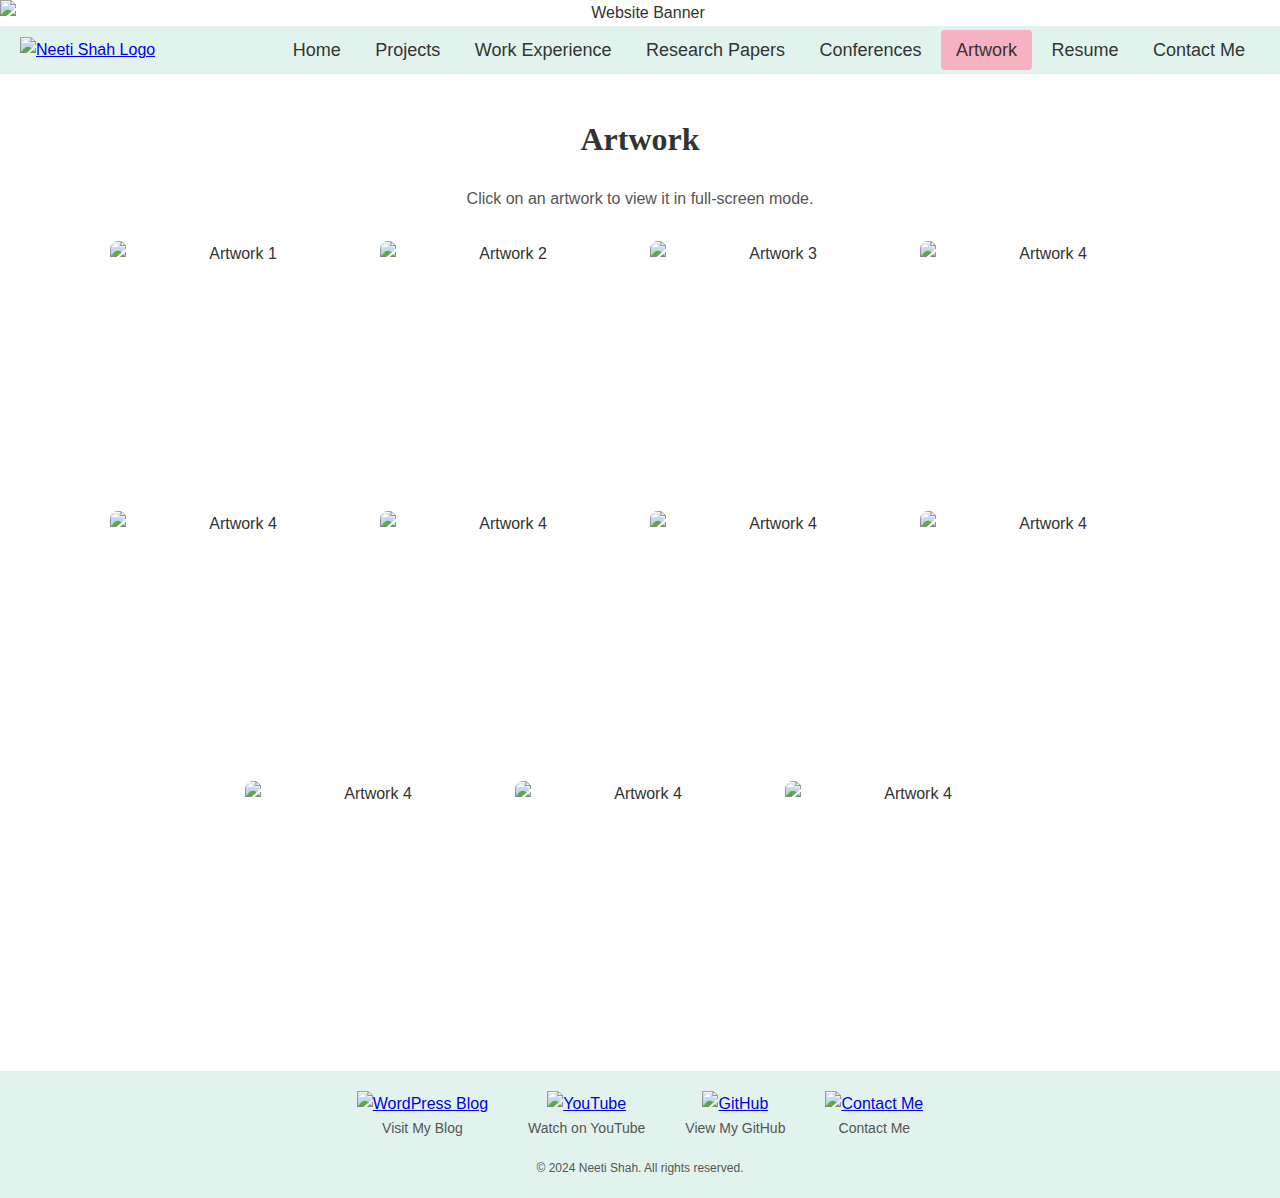
==== artwork.html @ 43ab8bb3 "Add files via upload" ====
<!DOCTYPE html>
<html lang="en">
<head>
  <meta charset="UTF-8">
  <meta name="viewport" content="width=device-width, initial-scale=1.0">
  <title>Artwork | Neeti Shah</title>
  <link rel="stylesheet" href="styles.css">
</head>
<body>
  <!-- Banner -->
  <div class="banner">
    <img src="images/banner.png" alt="Website Banner">
  </div>

  <!-- Header -->
  <header class="header">
    <a href="index.html" class="logo">
      <img src="images/logo.png" alt="Neeti Shah Logo">
    </a>
    <nav>
      <a href="index.html">Home</a>
      <a href="projects.html">Projects</a>
      <a href="work.html">Work Experience</a>
      <a href="research.html">Research Papers</a>
      <a href="conferences.html">Conferences</a>
      <a href="artwork.html" class="active">Artwork</a>
      <a href="resume.html">Resume</a>
      <a href="contact.html">Contact Me</a>
    </nav>
  </header>

  <!-- Artwork Section -->
  <section class="artwork-section">
    <h1>Artwork</h1>
    <p>Click on an artwork to view it in full-screen mode.</p>

    <!-- Artwork Gallery -->
    <div class="artwork-gallery">
      <img src="images/art1.jpeg" alt="Artwork 1" class="artwork-img" onclick="openLightbox(0)">
      <img src="images/art2.jpeg" alt="Artwork 2" class="artwork-img" onclick="openLightbox(1)">
      <img src="images/art3.jpeg" alt="Artwork 3" class="artwork-img" onclick="openLightbox(2)">
      <img src="images/art4.jpeg" alt="Artwork 4" class="artwork-img" onclick="openLightbox(3)">
      <img src="images/art5.jpeg" alt="Artwork 4" class="artwork-img" onclick="openLightbox(4)">
      <img src="images/art6.jpeg" alt="Artwork 4" class="artwork-img" onclick="openLightbox(5)">
      <img src="images/art7.jpeg" alt="Artwork 4" class="artwork-img" onclick="openLightbox(6)">
      <img src="images/art8.jpeg" alt="Artwork 4" class="artwork-img" onclick="openLightbox(7)">
      <img src="images/art9.jpeg" alt="Artwork 4" class="artwork-img" onclick="openLightbox(8)">
      <img src="images/art10.jpeg" alt="Artwork 4" class="artwork-img" onclick="openLightbox(9)">
      <img src="images/art11.jpeg" alt="Artwork 4" class="artwork-img" onclick="openLightbox(10)">
    </div>
  </section>

  <!-- Lightbox Modal -->
  <div id="lightbox" class="lightbox">
    <span class="close" onclick="closeLightbox()">&times;</span>
    <img id="lightbox-img" class="lightbox-content">
    <a class="prev" onclick="changeSlide(-1)">&#10094;</a>
    <a class="next" onclick="changeSlide(1)">&#10095;</a>
  </div>

 <!-- Footer -->
  <footer>
    <div class="footer-container">
      <div class="footer-section">
        <a href="https://neetishah2001.wordpress.com/" target="_blank">
          <img src="images/wordpress-logo.png" alt="WordPress Blog">
        </a>
        <p>Visit My Blog</p>
      </div>
      <div class="footer-section">
        <a href="https://youtube.com/your-channel" target="_blank">
          <img src="images/youtube-logo.png" alt="YouTube">
        </a>
        <p>Watch on YouTube</p>
      </div>
      <div class="footer-section">
        <a href="https://github.com/Neeti-shah05" target="_blank">
          <img src="images/github-logo.png" alt="GitHub">
        </a>
        <p>View My GitHub</p>
      </div>
      <div class="footer-section">
        <a href="contact.html">
          <img src="images/email-logo.png" alt="Contact Me">
        </a>
        <p>Contact Me</p>
      </div>
    </div>
    <p>© 2024 Neeti Shah. All rights reserved.</p>
  </footer>


  <script src="script.js"></script>
</body>
</html>
---- styles.css ----
/* General Styles */
* {
  box-sizing: border-box;
  margin: 0;
  padding: 0;
}

body {
  font-family: 'Safira March', sans-serif;
  background-color: #ffffff;
  color: #333;
  line-height: 1.6;
  display: flex;
  flex-direction: column;
  min-height: 100vh;
}

/* Banner */
.banner {
  width: 100%;
  text-align: center;
}

.banner img {
  width: 100%;
  height: auto;
  display: block;
}

/* Header */
.header {
  background-color: #e2f3ed;
  padding: 10px 20px;
  display: flex;
  justify-content: space-between;
  align-items: center;
}

.header .logo img {
  height: 80px;
}

.header nav a {
  text-decoration: none;
  font-size: 18px;
  padding: 10px 15px;
  color: #333;
  border-radius: 4px;
}

.header nav a:hover {
  background-color: #a4d3c1;
}

.header nav a.active {
  background-color: #f7b2c2;
}

/* Slideshow Container */
.slideshow-container {
  max-width: 80%;
  height: 400px;  /* Adjust height as needed */
  position: relative;
  margin: 20px auto;
  overflow: hidden;
  border-radius: 10px; /* Rounded corners */
  background-color: #f8f8f8; /* Background color */
  display: flex;
  align-items: center;
  justify-content: center;
}

/* Individual Slides */
.slide {
  display: none;
  width: 100%;
  height: 100%;
  text-align: center;
}

/* Ensure Images Fit Properly */
.slide img {
  max-width: 100%; /* Ensures image does not exceed container */
  max-height: 100%; /* Ensures image does not exceed container */
  width: auto; /* Maintain aspect ratio */
  height: auto; /* Maintain aspect ratio */
  object-fit: contain; /* Ensures full image is visible without cropping */
  border-radius: 10px;
}

/* About Section */
.about-section {
  padding: 40px 20px;
  text-align: center;
}

.about-section h1 {
  font-family: 'Lucida Handwriting', cursive;
  font-size: 32px;
  margin-bottom: 20px;
}

.about-section p {
  text-align: left;
  font-size: 16px;
  color: #555;
  margin-bottom: 20px;
}

/* Projects Section */
.projects-section {
  padding: 40px 20px;
  text-align: center;
}

.projects-section h1 {
  font-family: 'Lucida Handwriting', cursive;
  font-size: 32px;
  margin-bottom: 20px;
}

.projects-section p {
  margin-bottom: 20px;
  font-size: 16px;
  color: #555;
}

.filters {
  margin-bottom: 20px;
}

.filter-button {
  padding: 10px 15px;
  margin: 5px;
  border: none;
  background-color: #e2f3ed;
  color: #333;
  border-radius: 5px;
  cursor: pointer;
}

.filter-button.active,
.filter-button:hover {
  background-color: #a4d3c1;
}

/* Project Cards */
.project-cards {
  display: grid;
  grid-template-columns: repeat(auto-fit, minmax(250px, 1fr));
  gap: 20px;
  margin-top: 20px;
}

.project-card {
  background: #f9f9f9;
  border: 1px solid #ddd;
  border-radius: 8px;
  padding: 20px;
  text-align: center;
  box-shadow: 0 4px 6px rgba(0, 0, 0, 0.1);
}

.project-card h3 {
  font-family: 'Lucida Handwriting', cursive;
  font-size: 18px;
  margin-bottom: 10px;
}

.project-card p {
  font-size: 14px;
  color: #555;
  margin-bottom: 10px;
}

.project-card a {
  display: inline-block;
  padding: 8px 12px;
  background-color: #007acc;
  color: #fff;
  text-decoration: none;
  border-radius: 4px;
}

.project-card a:hover {
  background-color: #005b99;
}

/* Work Experience Section */
.work-section {
  padding: 40px 20px;
  text-align: center;
}

.work-section h1 {
  font-family: 'Lucida Handwriting', cursive;
  font-size: 32px;
  margin-bottom: 20px;
}


.work-section p {
  font-size: 16px;
  color: #555;
  margin-bottom: 30px;
}

.work-container {
  display: grid;
  grid-template-columns: repeat(auto-fit, minmax(300px, 1fr));
  gap: 20px;
  justify-content: center;
}

.work-card {
  background: #f9f9f9;
  border: 1px solid #ddd;
  border-radius: 8px;
  padding: 20px;
  text-align: left;
  box-shadow: 0 4px 6px rgba(0, 0, 0, 0.1);
  transition: transform 0.3s ease, box-shadow 0.3s ease;
}

.work-card:hover {
  transform: translateY(-5px);
  box-shadow: 0 8px 12px rgba(0, 0, 0, 0.15);
}

.work-card h3 {
  font-size: 20px;
  margin-bottom: 10px;
  color: #007acc;
}

.work-card h4 {
  font-size: 18px;
  margin-bottom: 10px;
  color: #555;
}

.work-card p {
  font-size: 14px;
  color: #333;
  margin-bottom: 10px;
}

.work-card p strong {
  color: #007acc;
}

/* Research Cards Grid */
.research-grid {
  display: flex;
  flex-wrap: wrap;
  justify-content: center;
  gap: 20px;
  margin-top: 20px;
}

/* Research Card Styling */
.research-card {
  background: #ffffff;
  border-radius: 10px;
  box-shadow: 0px 4px 6px rgba(0, 0, 0, 0.1);
  width: 300px;
  padding: 20px;
  text-align: left;
}

.research-section h1 {
  font-family: 'Lucida Handwriting', cursive;
  font-size: 32px;
  margin-bottom: 20px;
  text-align: center;
}

.research-card h3 {
  font-size: 20px;
  margin-bottom: 10px;
  color: #007acc;
  text-align: left;
}

.research-card p {
  font-family: 'Safira March', sans-serif;
  font-size: 14px;
  color: #555;
  margin-bottom: 10px;
  text-align: left;
}

/* Read More Button */
.read-more {
  display: inline-block;
  padding: 8px 12px;
  background: #ff6b6b;
  color: white;
  text-decoration: none;
  border-radius: 5px;
  font-size: 14px;
}

.read-more:hover {
  background: #e04f4f;
}

/* Conferences Section */
.conference-section {
  padding: 40px 20px;
  text-align: center;
}

.conference-section h1 {
  font-family: 'Lucida Handwriting', cursive;  /* Cursive font for the heading */
  font-size: 32px;
  margin-bottom: 20px;
}

.conference-section p {
  font-size: 16px;
  color: #555;
  margin-bottom: 30px;
}

/* Conference Container */
.conference-container {
  display: grid;
  grid-template-columns: repeat(auto-fit, minmax(300px, 1fr)); /* Responsive layout */
  gap: 20px;
  justify-content: center;
  padding: 20px;
}

/* Conference Cards */
.conference-card {
  background: #ffffff;
  border-radius: 10px;
  box-shadow: 0px 4px 6px rgba(0, 0, 0, 0.1);
  padding: 20px;
  text-align: left;
  transition: transform 0.3s ease, box-shadow 0.3s ease;
  border: 1px solid #ddd;
}

.conference-card:hover {
  transform: translateY(-5px);
  box-shadow: 0 8px 12px rgba(0, 0, 0, 0.15);
}

.conference-card h3 {
  font-size: 20px;
  color: #007acc;
  margin-bottom: 10px;
}

.conference-card p {
  font-size: 14px;
  color: #555;
  margin-bottom: 10px;
}

.conference-card p strong {
  color: #007acc;
}

/* Artwork Section */
.artwork-section {
  padding: 40px 20px;
  text-align: center;
}

.artwork-section h1 {
  font-family: 'Lucida Handwriting', cursive;
  font-size: 32px;
  margin-bottom: 20px;
}

.artwork-section p {
  font-size: 16px;
  color: #555;
  margin-bottom: 30px;
}

/* Artwork Gallery */
.artwork-gallery {
  display: flex;
  flex-wrap: wrap;
  justify-content: center;
  gap: 20px;
}

.artwork-img {
  width: 250px;
  height: 250px;
  object-fit: cover;
  border-radius: 8px;
  cursor: pointer;
  transition: transform 0.3s ease, box-shadow 0.3s ease;
}

.artwork-img:hover {
  transform: scale(1.05);
  box-shadow: 0 8px 12px rgba(0, 0, 0, 0.15);
}

/* Lightbox Modal */
.lightbox {
  display: none;
  position: fixed;
  z-index: 1000;
  left: 0;
  top: 0;
  width: 100%;
  height: 100%;
  background-color: rgba(0, 0, 0, 0.8);
}

.lightbox-content {
  display: block;
  max-width: 80%;
  max-height: 80%;
  margin: auto;
  position: relative;
  top: 50%;
  transform: translateY(-50%);
}

.close {
  position: absolute;
  top: 20px;
  right: 30px;
  font-size: 35px;
  color: white;
  cursor: pointer;
}

/* Next & Previous Buttons */
.prev, .next {
  cursor: pointer;
  position: absolute;
  top: 50%;
  width: auto;
  padding: 10px;
  margin-top: -22px;
  color: white;
  font-size: 30px;
  transition: 0.3s ease;
}

.prev {
  left: 15px;
}

.next {
  right: 15px;
}

.prev:hover, .next:hover {
  color: #f1f1f1;
}

/* Resume Section */
.resume-section {
  padding: 40px 20px;
  text-align: center;
}

.resume-section h1 {
  font-family: 'Lucida Handwriting', cursive;
  font-size: 32px;
  margin-bottom: 20px;
}

.resume-section p {
  font-size: 16px;
  color: #555;
  margin-bottom: 20px;
}

/* Resume Container */
.resume-container {
  display: flex;
  justify-content: center;
  margin-bottom: 20px;
}

/* Resume Download Button */
.resume-download {
  text-align: center;
}

.download-button {
  display: inline-block;
  padding: 12px 20px;
  background-color: #007acc;
  color: white;
  text-decoration: none;
  font-size: 16px;
  border-radius: 5px;
  transition: background-color 0.3s ease;
}

.download-button:hover {
  background-color: #005b99;
}

/* Contact Section */
.contact-section {
  padding: 40px 20px;
  text-align: center;
}

.contact-section h1 {
  font-family: 'Lucida Handwriting', cursive;
  font-size: 32px;
  margin-bottom: 20px;
}

.contact-section p {
  font-size: 16px;
  color: #555;
  margin-bottom: 20px;
}

/* Contact Form */
.contact-section form {
  max-width: 500px;
  margin: 0 auto;
  text-align: left;
}

.contact-section input,
.contact-section textarea {
  width: 100%;
  padding: 10px;
  margin-bottom: 15px;
  border: 1px solid #ccc;
  border-radius: 5px;
}

.contact-section button {
  display: block;
  width: 100%;
  padding: 12px;
  background-color: #007acc;
  color: white;
  border: none;
  border-radius: 5px;
  cursor: pointer;
  transition: background-color 0.3s ease;
}

.contact-section button:hover {
  background-color: #005b99;
}

/* Footer */
footer {
  background-color: #e2f3ed;
  padding: 20px;
  text-align: center;
  margin-top: auto;
}

.footer-container {
  display: flex;
  justify-content: center;
  align-items: center;
  gap: 40px;
  flex-wrap: wrap;
}

.footer-section img {
  width: 40px;
  height: auto;
}

.footer-section p {
  margin: 0;
  font-size: 14px;
}

footer p {
  margin-top: 20px;
  font-size: 12px;
  color: #555;
}
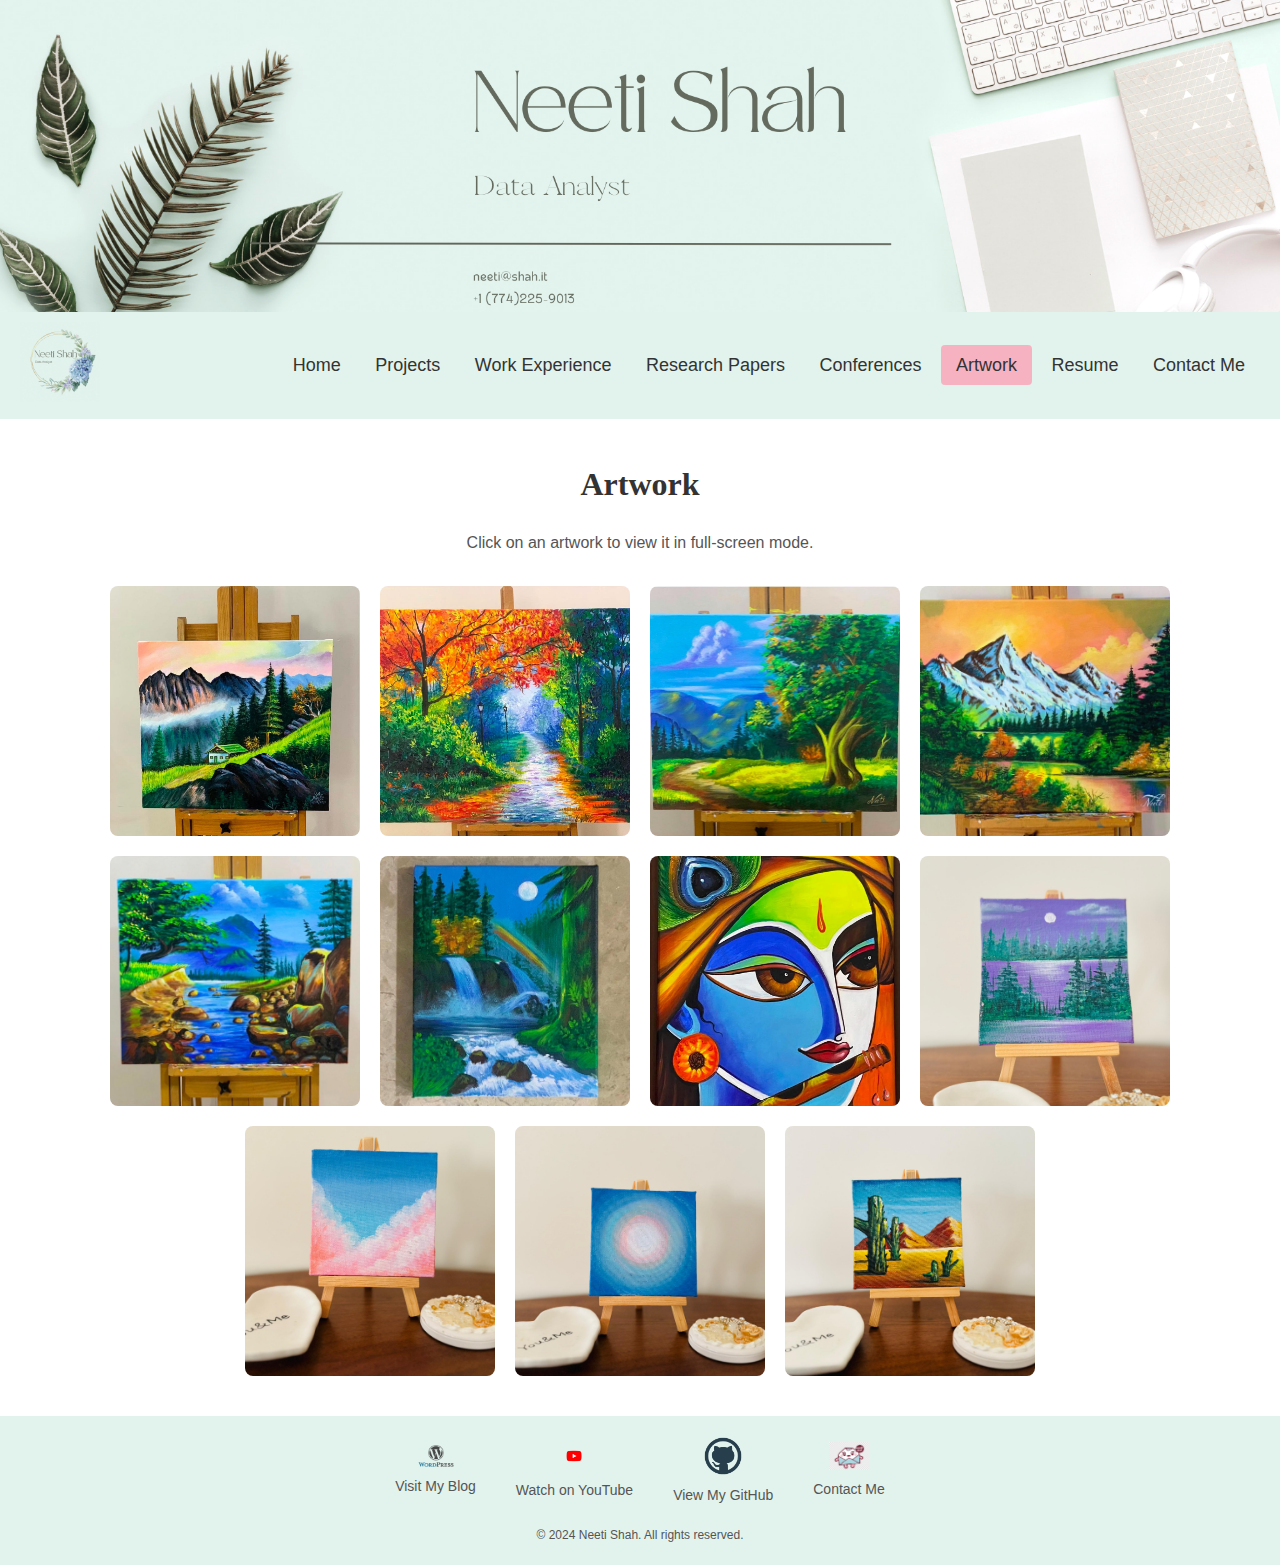
==== commit 8de536c7: "Add files via upload" ====
--- a/artwork.html
+++ b/artwork.html
@@ -9,13 +9,13 @@
 <body>
   <!-- Banner -->
   <div class="banner">
-    <img src="images/banner.png" alt="Website Banner">
+    <img src="banner.png" alt="Website Banner">
   </div>
 
   <!-- Header -->
   <header class="header">
     <a href="index.html" class="logo">
-      <img src="images/logo.png" alt="Neeti Shah Logo">
+      <img src="logo.png" alt="Neeti Shah Logo">
     </a>
     <nav>
       <a href="index.html">Home</a>
@@ -36,17 +36,17 @@
 
     <!-- Artwork Gallery -->
     <div class="artwork-gallery">
-      <img src="images/art1.jpeg" alt="Artwork 1" class="artwork-img" onclick="openLightbox(0)">
-      <img src="images/art2.jpeg" alt="Artwork 2" class="artwork-img" onclick="openLightbox(1)">
-      <img src="images/art3.jpeg" alt="Artwork 3" class="artwork-img" onclick="openLightbox(2)">
-      <img src="images/art4.jpeg" alt="Artwork 4" class="artwork-img" onclick="openLightbox(3)">
-      <img src="images/art5.jpeg" alt="Artwork 4" class="artwork-img" onclick="openLightbox(4)">
-      <img src="images/art6.jpeg" alt="Artwork 4" class="artwork-img" onclick="openLightbox(5)">
-      <img src="images/art7.jpeg" alt="Artwork 4" class="artwork-img" onclick="openLightbox(6)">
-      <img src="images/art8.jpeg" alt="Artwork 4" class="artwork-img" onclick="openLightbox(7)">
-      <img src="images/art9.jpeg" alt="Artwork 4" class="artwork-img" onclick="openLightbox(8)">
-      <img src="images/art10.jpeg" alt="Artwork 4" class="artwork-img" onclick="openLightbox(9)">
-      <img src="images/art11.jpeg" alt="Artwork 4" class="artwork-img" onclick="openLightbox(10)">
+      <img src="art1.jpeg" alt="Artwork 1" class="artwork-img" onclick="openLightbox(0)">
+      <img src="art2.jpeg" alt="Artwork 2" class="artwork-img" onclick="openLightbox(1)">
+      <img src="art3.jpeg" alt="Artwork 3" class="artwork-img" onclick="openLightbox(2)">
+      <img src="art4.jpeg" alt="Artwork 4" class="artwork-img" onclick="openLightbox(3)">
+      <img src="art5.jpeg" alt="Artwork 4" class="artwork-img" onclick="openLightbox(4)">
+      <img src="art6.jpeg" alt="Artwork 4" class="artwork-img" onclick="openLightbox(5)">
+      <img src="art7.jpeg" alt="Artwork 4" class="artwork-img" onclick="openLightbox(6)">
+      <img src="art8.jpeg" alt="Artwork 4" class="artwork-img" onclick="openLightbox(7)">
+      <img src="art9.jpeg" alt="Artwork 4" class="artwork-img" onclick="openLightbox(8)">
+      <img src="art10.jpeg" alt="Artwork 4" class="artwork-img" onclick="openLightbox(9)">
+      <img src="art11.jpeg" alt="Artwork 4" class="artwork-img" onclick="openLightbox(10)">
     </div>
   </section>
 
@@ -63,25 +63,25 @@
     <div class="footer-container">
       <div class="footer-section">
         <a href="https://neetishah2001.wordpress.com/" target="_blank">
-          <img src="images/wordpress-logo.png" alt="WordPress Blog">
+          <img src="wordpress-logo.png" alt="WordPress Blog">
         </a>
         <p>Visit My Blog</p>
       </div>
       <div class="footer-section">
         <a href="https://youtube.com/your-channel" target="_blank">
-          <img src="images/youtube-logo.png" alt="YouTube">
+          <img src="youtube-logo.png" alt="YouTube">
         </a>
         <p>Watch on YouTube</p>
       </div>
       <div class="footer-section">
         <a href="https://github.com/Neeti-shah05" target="_blank">
-          <img src="images/github-logo.png" alt="GitHub">
+          <img src="github-logo.png" alt="GitHub">
         </a>
         <p>View My GitHub</p>
       </div>
       <div class="footer-section">
         <a href="contact.html">
-          <img src="images/email-logo.png" alt="Contact Me">
+          <img src="email-logo.png" alt="Contact Me">
         </a>
         <p>Contact Me</p>
       </div>
